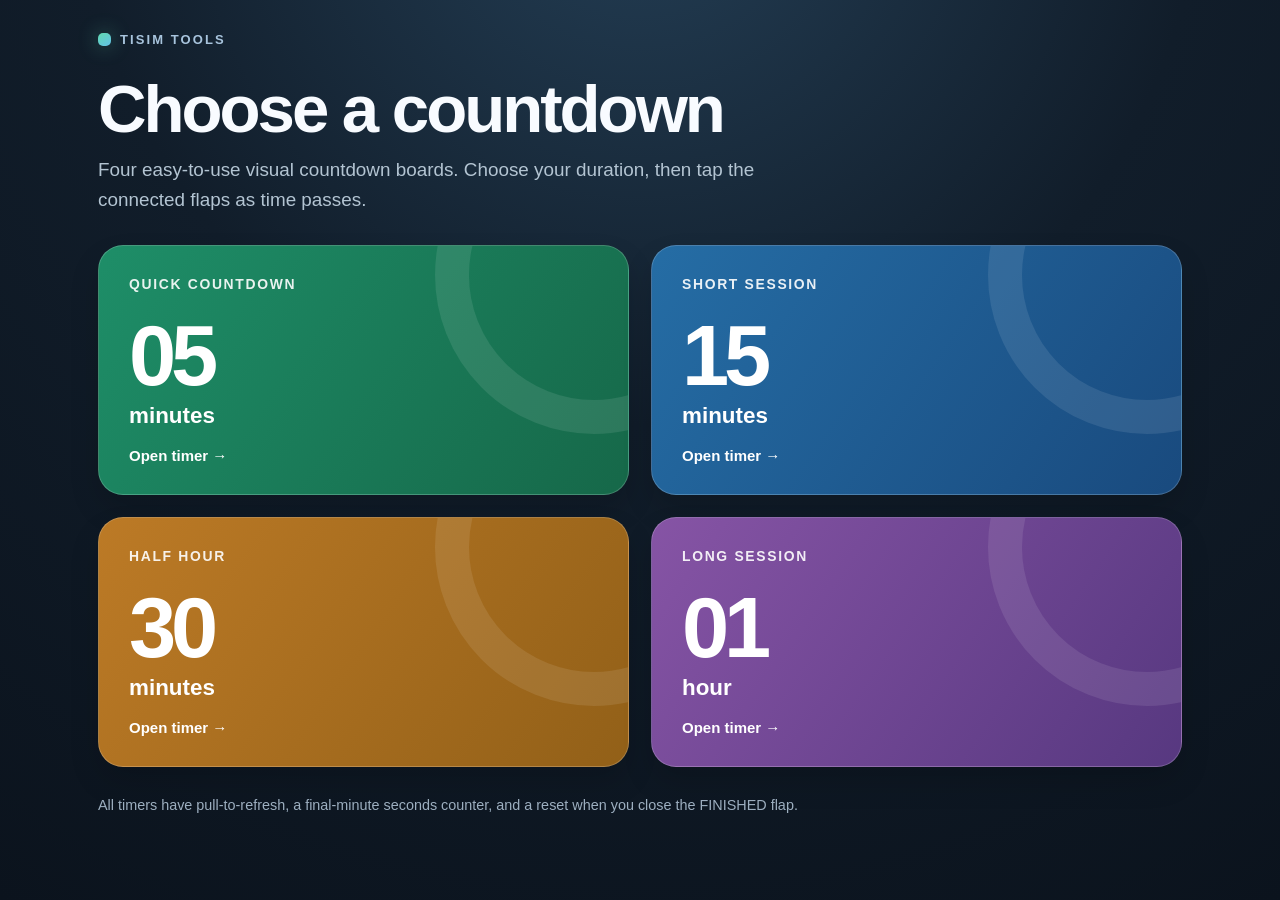
==== index.html @ fe227162 "Create TiSiM Tools timer selection homepage" ====
<!DOCTYPE html>
<html lang="en">
<head>
<meta charset="UTF-8">
<meta name="viewport" content="width=device-width, initial-scale=1, viewport-fit=cover">
<meta name="theme-color" content="#0c141d">
<title>TiSiM Tools — Countdown Timers</title>
<style>
* { box-sizing: border-box; }
:root { color-scheme: dark; font-family: -apple-system, BlinkMacSystemFont, "Segoe UI", Arial, sans-serif; }
body { margin: 0; min-height: 100vh; min-height: 100dvh; background: radial-gradient(circle at 50% -15%, #243f56 0, #111d2a 46%, #0b131d 100%); color: #f8fbff; }
main { max-width: 1120px; margin: 0 auto; padding: max(32px, env(safe-area-inset-top)) max(18px, env(safe-area-inset-right)) max(36px, env(safe-area-inset-bottom)) max(18px, env(safe-area-inset-left)); }
.brand { display: inline-flex; align-items: center; gap: 9px; color: #a8c4dd; font-size: 13px; font-weight: 800; letter-spacing: .16em; text-transform: uppercase; }
.brand-dot { width: 13px; height: 13px; border-radius: 5px; background: linear-gradient(145deg, #61d9b0, #63c1e8); box-shadow: 0 0 20px #5ccfae77; }
h1 { font-size: clamp(2.1rem, 6vw, 4.2rem); letter-spacing: -.045em; margin: 23px 0 10px; line-height: 1.07; }
.intro { color: #b3c4d2; max-width: 660px; font-size: clamp(1rem, 2vw, 1.18rem); line-height: 1.6; margin: 0 0 30px; }
.grid { display: grid; grid-template-columns: repeat(2, minmax(0,1fr)); gap: clamp(14px, 2vw, 22px); }
.card { position: relative; display: flex; flex-direction: column; min-height: 245px; padding: clamp(22px, 3vw, 30px); border-radius: 25px; color: white; text-decoration: none; border: 1px solid #ffffff30; box-shadow: 0 15px 30px #00000023; overflow: hidden; transition: transform .18s ease, border-color .18s ease, box-shadow .18s ease; }
.card::after { content: ''; position: absolute; width: 250px; height: 250px; border-radius: 50%; right: -125px; top: -130px; border: 34px solid #ffffff18; pointer-events: none; }
.card:hover, .card:focus-visible { transform: translateY(-4px); border-color: #ffffffa0; box-shadow: 0 20px 45px #00000045; }
.card:focus-visible { outline: 3px solid white; outline-offset: 3px; }
.card.green { background: linear-gradient(125deg, #1e8e68, #166849); }
.card.blue { background: linear-gradient(125deg, #256da5, #194a7e); }
.card.gold { background: linear-gradient(125deg, #bc7a26, #926018); }
.card.purple { background: linear-gradient(125deg, #8654a5, #573880); }
.card-eyebrow { font-size: .87rem; font-weight: 700; letter-spacing: .12em; text-transform: uppercase; opacity: .9; }
.card-time { font-size: clamp(3.2rem, 8vw, 5.3rem); font-weight: 850; letter-spacing: -.06em; line-height: 1; margin: 22px 0 4px; }
.card-unit { font-size: clamp(1.1rem, 2vw, 1.4rem); font-weight: 700; }
.card-go { font-size: 15px; font-weight: 700; margin-top: auto; padding-top: 18px; }
.footer { margin: 27px 0 0; color: #9eb0c1; font-size: .9rem; line-height: 1.6; }
@media (max-width: 650px) {
 .grid { grid-template-columns: 1fr; }
 .card { min-height: 180px; border-radius: 21px; }
 .card-time { margin: 14px 0 4px; }
}
@media (prefers-reduced-motion: reduce) { .card { transition: none; } }
</style>
</head>
<body>
<main>
    <div class="brand"><span class="brand-dot" aria-hidden="true"></span> TiSiM Tools</div>
    <h1>Choose a countdown</h1>
    <p class="intro">Four easy-to-use visual countdown boards. Choose your duration, then tap the connected flaps as time passes.</p>
    <nav class="grid" aria-label="Choose countdown duration">
        <a class="card green" href="./5min/" aria-label="Open 5 minute countdown"><span class="card-eyebrow">Quick countdown</span><span class="card-time">05</span><span class="card-unit">minutes</span><span class="card-go">Open timer &rarr;</span></a>
        <a class="card blue" href="./15min/" aria-label="Open 15 minute countdown"><span class="card-eyebrow">Short session</span><span class="card-time">15</span><span class="card-unit">minutes</span><span class="card-go">Open timer &rarr;</span></a>
        <a class="card gold" href="./30min/" aria-label="Open 30 minute countdown"><span class="card-eyebrow">Half hour</span><span class="card-time">30</span><span class="card-unit">minutes</span><span class="card-go">Open timer &rarr;</span></a>
        <a class="card purple" href="./1hour/" aria-label="Open 1 hour countdown"><span class="card-eyebrow">Long session</span><span class="card-time">01</span><span class="card-unit">hour</span><span class="card-go">Open timer &rarr;</span></a>
    </nav>
    <p class="footer">All timers have pull-to-refresh, a final-minute seconds counter, and a reset when you close the FINISHED flap.</p>
</main>
</body>
</html>
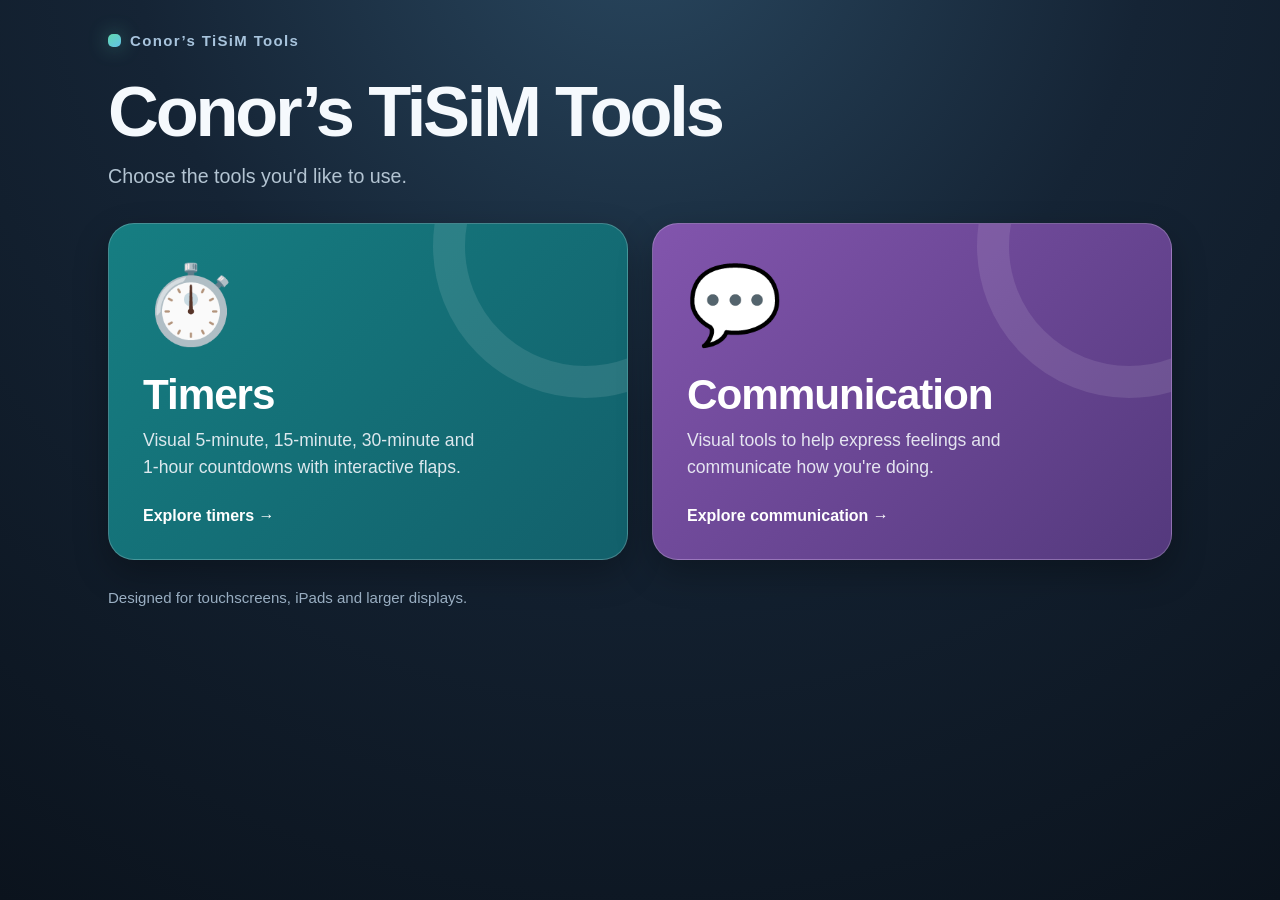
==== commit 60155e38: "Add Conor’s TiSiM Tools home and Communication feelings board" ====
--- a/index.html
+++ b/index.html
@@ -4,50 +4,53 @@
 <meta charset="UTF-8">
 <meta name="viewport" content="width=device-width, initial-scale=1, viewport-fit=cover">
 <meta name="theme-color" content="#0c141d">
-<title>TiSiM Tools — Countdown Timers</title>
+<title>Conor’s TiSiM Tools | Home</title>
 <style>
-* { box-sizing: border-box; }
-:root { color-scheme: dark; font-family: -apple-system, BlinkMacSystemFont, "Segoe UI", Arial, sans-serif; }
-body { margin: 0; min-height: 100vh; min-height: 100dvh; background: radial-gradient(circle at 50% -15%, #243f56 0, #111d2a 46%, #0b131d 100%); color: #f8fbff; }
-main { max-width: 1120px; margin: 0 auto; padding: max(32px, env(safe-area-inset-top)) max(18px, env(safe-area-inset-right)) max(36px, env(safe-area-inset-bottom)) max(18px, env(safe-area-inset-left)); }
-.brand { display: inline-flex; align-items: center; gap: 9px; color: #a8c4dd; font-size: 13px; font-weight: 800; letter-spacing: .16em; text-transform: uppercase; }
-.brand-dot { width: 13px; height: 13px; border-radius: 5px; background: linear-gradient(145deg, #61d9b0, #63c1e8); box-shadow: 0 0 20px #5ccfae77; }
-h1 { font-size: clamp(2.1rem, 6vw, 4.2rem); letter-spacing: -.045em; margin: 23px 0 10px; line-height: 1.07; }
-.intro { color: #b3c4d2; max-width: 660px; font-size: clamp(1rem, 2vw, 1.18rem); line-height: 1.6; margin: 0 0 30px; }
-.grid { display: grid; grid-template-columns: repeat(2, minmax(0,1fr)); gap: clamp(14px, 2vw, 22px); }
-.card { position: relative; display: flex; flex-direction: column; min-height: 245px; padding: clamp(22px, 3vw, 30px); border-radius: 25px; color: white; text-decoration: none; border: 1px solid #ffffff30; box-shadow: 0 15px 30px #00000023; overflow: hidden; transition: transform .18s ease, border-color .18s ease, box-shadow .18s ease; }
-.card::after { content: ''; position: absolute; width: 250px; height: 250px; border-radius: 50%; right: -125px; top: -130px; border: 34px solid #ffffff18; pointer-events: none; }
-.card:hover, .card:focus-visible { transform: translateY(-4px); border-color: #ffffffa0; box-shadow: 0 20px 45px #00000045; }
-.card:focus-visible { outline: 3px solid white; outline-offset: 3px; }
-.card.green { background: linear-gradient(125deg, #1e8e68, #166849); }
-.card.blue { background: linear-gradient(125deg, #256da5, #194a7e); }
-.card.gold { background: linear-gradient(125deg, #bc7a26, #926018); }
-.card.purple { background: linear-gradient(125deg, #8654a5, #573880); }
-.card-eyebrow { font-size: .87rem; font-weight: 700; letter-spacing: .12em; text-transform: uppercase; opacity: .9; }
-.card-time { font-size: clamp(3.2rem, 8vw, 5.3rem); font-weight: 850; letter-spacing: -.06em; line-height: 1; margin: 22px 0 4px; }
-.card-unit { font-size: clamp(1.1rem, 2vw, 1.4rem); font-weight: 700; }
-.card-go { font-size: 15px; font-weight: 700; margin-top: auto; padding-top: 18px; }
-.footer { margin: 27px 0 0; color: #9eb0c1; font-size: .9rem; line-height: 1.6; }
-@media (max-width: 650px) {
- .grid { grid-template-columns: 1fr; }
- .card { min-height: 180px; border-radius: 21px; }
- .card-time { margin: 14px 0 4px; }
-}
-@media (prefers-reduced-motion: reduce) { .card { transition: none; } }
+:root {font-family:-apple-system,BlinkMacSystemFont,"Segoe UI",Arial,sans-serif;color-scheme:dark}
+*{box-sizing:border-box}
+body{margin:0;min-height:100vh;min-height:100dvh;background:radial-gradient(circle at 50% -10%,#29475f 0,#152435 43%,#0b131d 100%);color:#f5f9fd}
+main{width:min(1100px,100%);margin:0 auto;padding:max(32px,env(safe-area-inset-top)) max(18px,env(safe-area-inset-right)) max(40px,env(safe-area-inset-bottom)) max(18px,env(safe-area-inset-left))}
+.brand{display:inline-flex;align-items:center;gap:9px;color:#a8c4dd;font-size:clamp(12px,1.7vw,15px);font-weight:800;letter-spacing:.09em;text-decoration:none}
+.brand-dot{width:13px;height:13px;border-radius:5px;background:linear-gradient(145deg,#61d9b0,#63c1e8);box-shadow:0 0 20px #5ccfae77}
+h1{font-size:clamp(2.3rem,7vw,4.4rem);line-height:1.05;letter-spacing:-.045em;margin:24px 0 12px}
+.intro{color:#b3c4d2;font-size:clamp(1.03rem,2vw,1.23rem);line-height:1.55;margin:0 0 32px;max-width:710px}
+.grid{display:grid;grid-template-columns:repeat(2,minmax(0,1fr));gap:clamp(14px,2vw,24px)}
+.card{display:flex;flex-direction:column;min-height:280px;padding:clamp(22px,3vw,34px);border-radius:26px;border:1px solid #ffffff35;color:#fff;text-decoration:none;box-shadow:0 14px 34px #0004;position:relative;overflow:hidden;transition:transform .18s ease,border-color .18s ease,box-shadow .18s ease}
+.card:after{content:"";width:240px;height:240px;position:absolute;right:-110px;top:-130px;border:32px solid #ffffff1a;border-radius:50%;pointer-events:none}
+.card:hover,.card:focus-visible{transform:translateY(-4px);border-color:#fff9;box-shadow:0 20px 45px #0006}
+.card:focus-visible{outline:3px solid white;outline-offset:3px}
+.card.teal{background:linear-gradient(135deg,#167e82,#12606b)}
+.card.violet{background:linear-gradient(135deg,#8255ad,#54397d)}
+.card-icon{font-size:clamp(2.8rem,6vw,4.8rem);line-height:1.2;display:block;margin-bottom:20px}
+.card-title{font-size:clamp(1.8rem,3.3vw,2.7rem);font-weight:850;letter-spacing:-.025em}
+.card-description{margin-top:8px;line-height:1.55;max-width:350px;color:#f1f4f9e8;font-size:clamp(.95rem,1.8vw,1.1rem)}
+.card-go{margin-top:auto;padding-top:26px;font-size:1rem;font-weight:800}
+.footer{margin:26px 0 0;color:#9cb1c5;font-size:.94rem;line-height:1.6}
+.back{display:inline-block;margin-top:20px;color:#bdd7ec;font-weight:700;text-underline-offset:4px}
+@media(max-width:660px){.grid{grid-template-columns:1fr}.card{min-height:215px;border-radius:21px}.card-icon{margin-bottom:9px}.card-go{padding-top:15px}}
+@media(prefers-reduced-motion:reduce){.card{transition:none}}
 </style>
 </head>
 <body>
 <main>
-    <div class="brand"><span class="brand-dot" aria-hidden="true"></span> TiSiM Tools</div>
-    <h1>Choose a countdown</h1>
-    <p class="intro">Four easy-to-use visual countdown boards. Choose your duration, then tap the connected flaps as time passes.</p>
-    <nav class="grid" aria-label="Choose countdown duration">
-        <a class="card green" href="./5min/" aria-label="Open 5 minute countdown"><span class="card-eyebrow">Quick countdown</span><span class="card-time">05</span><span class="card-unit">minutes</span><span class="card-go">Open timer &rarr;</span></a>
-        <a class="card blue" href="./15min/" aria-label="Open 15 minute countdown"><span class="card-eyebrow">Short session</span><span class="card-time">15</span><span class="card-unit">minutes</span><span class="card-go">Open timer &rarr;</span></a>
-        <a class="card gold" href="./30min/" aria-label="Open 30 minute countdown"><span class="card-eyebrow">Half hour</span><span class="card-time">30</span><span class="card-unit">minutes</span><span class="card-go">Open timer &rarr;</span></a>
-        <a class="card purple" href="./1hour/" aria-label="Open 1 hour countdown"><span class="card-eyebrow">Long session</span><span class="card-time">01</span><span class="card-unit">hour</span><span class="card-go">Open timer &rarr;</span></a>
-    </nav>
-    <p class="footer">All timers have pull-to-refresh, a final-minute seconds counter, and a reset when you close the FINISHED flap.</p>
+<a class="brand" href="./" aria-label="Conor’s TiSiM Tools homepage"><span class="brand-dot" aria-hidden="true"></span>Conor’s TiSiM Tools</a>
+<h1>Conor’s TiSiM Tools</h1>
+<p class="intro">Choose the tools you'd like to use.</p>
+<nav class="grid" aria-label="Tool categories">
+<a class="card teal" href="./timers/" aria-label="Open timers">
+  <span class="card-icon" aria-hidden="true">⏱️</span>
+  <span class="card-title">Timers</span>
+  <span class="card-description">Visual 5-minute, 15-minute, 30-minute and 1-hour countdowns with interactive flaps.</span>
+  <span class="card-go">Explore timers →</span>
+</a>
+<a class="card violet" href="./communication/" aria-label="Open communication tools">
+  <span class="card-icon" aria-hidden="true">💬</span>
+  <span class="card-title">Communication</span>
+  <span class="card-description">Visual tools to help express feelings and communicate how you're doing.</span>
+  <span class="card-go">Explore communication →</span>
+</a>
+</nav>
+<p class="footer">Designed for touchscreens, iPads and larger displays.</p>
 </main>
 </body>
 </html>
